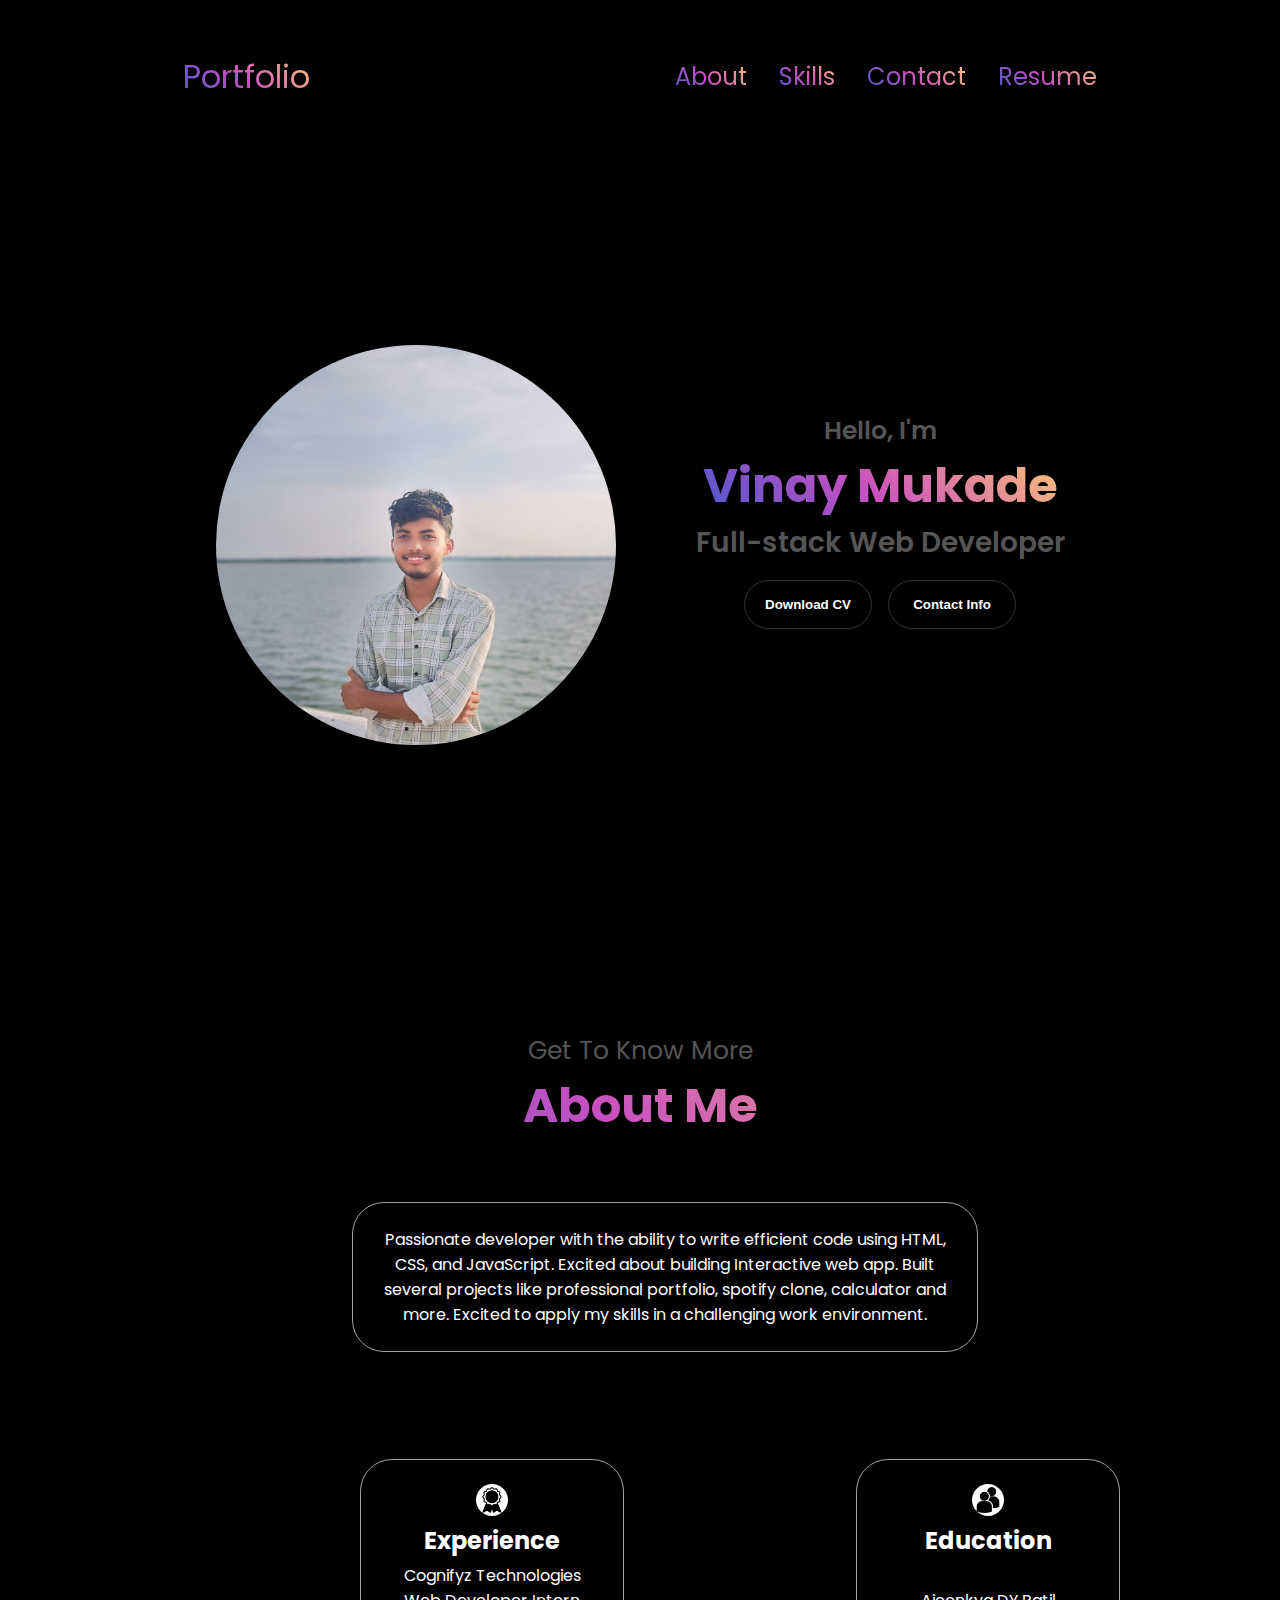
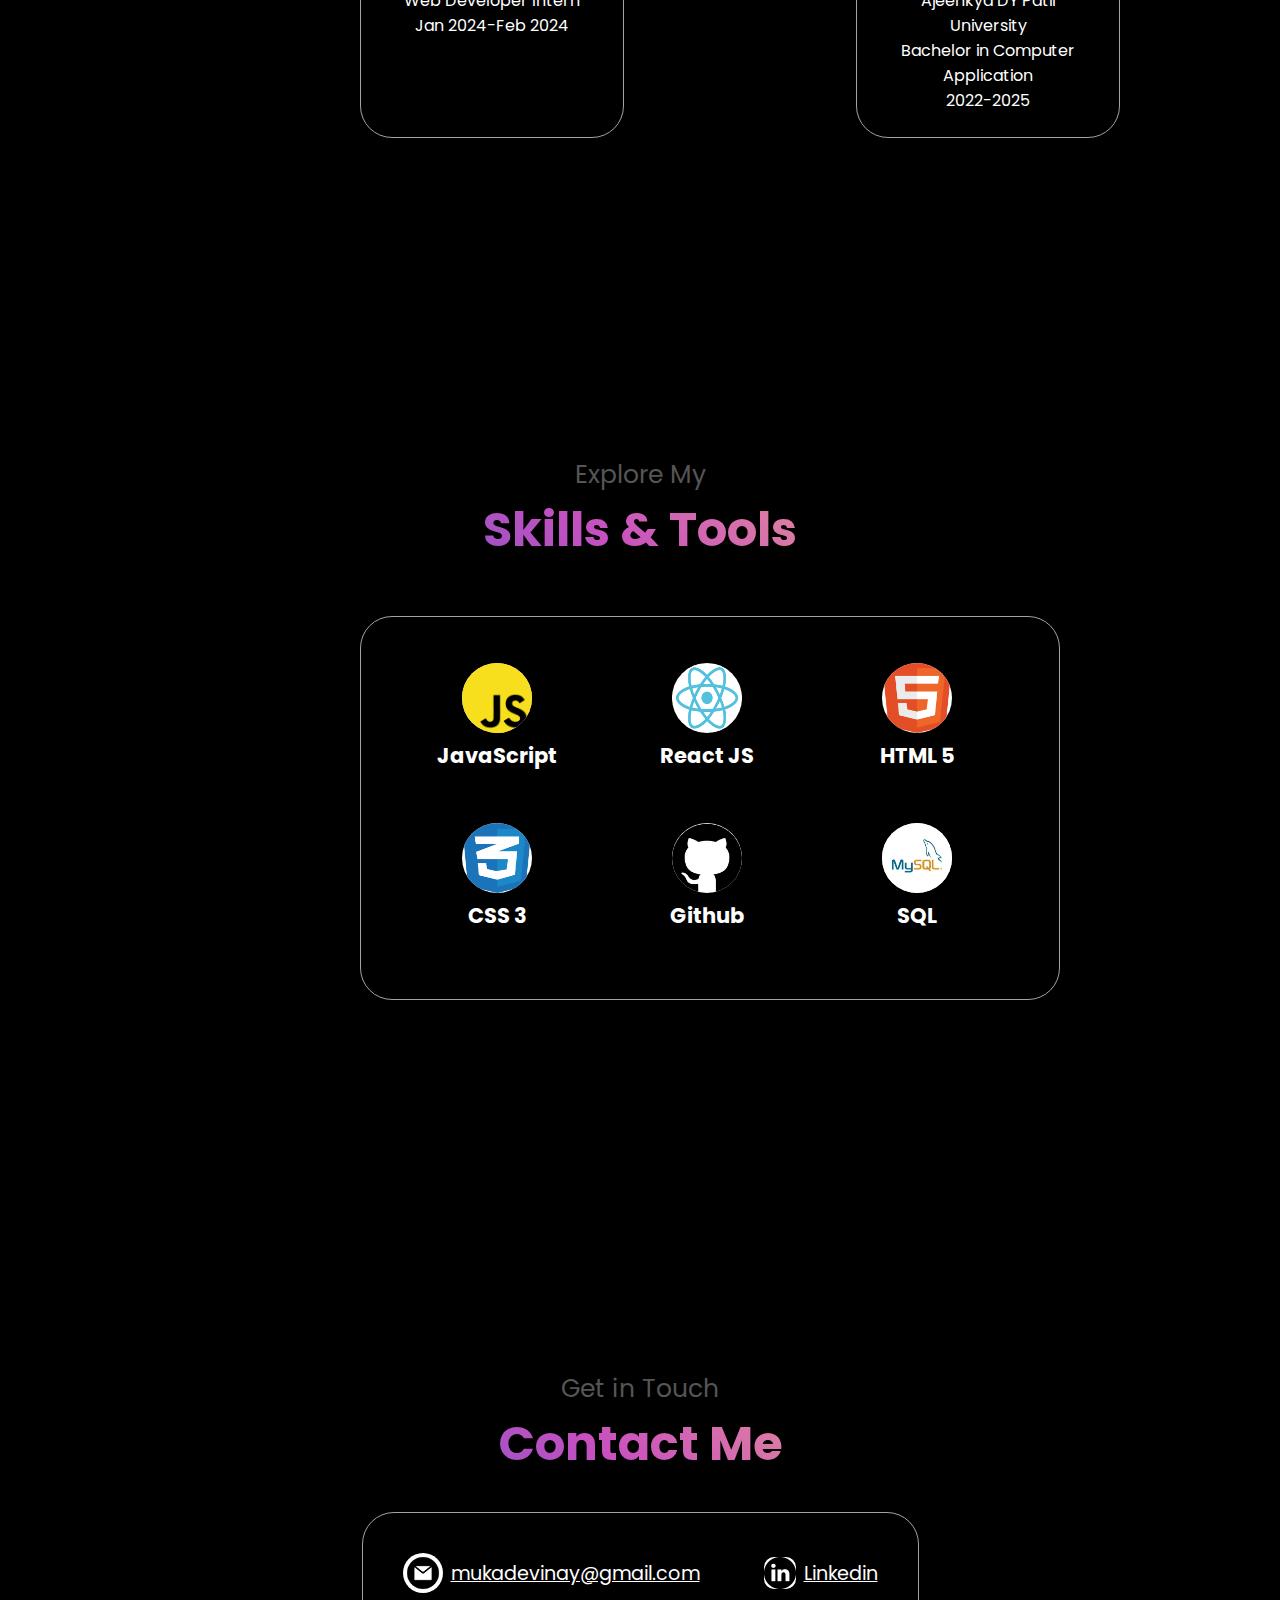
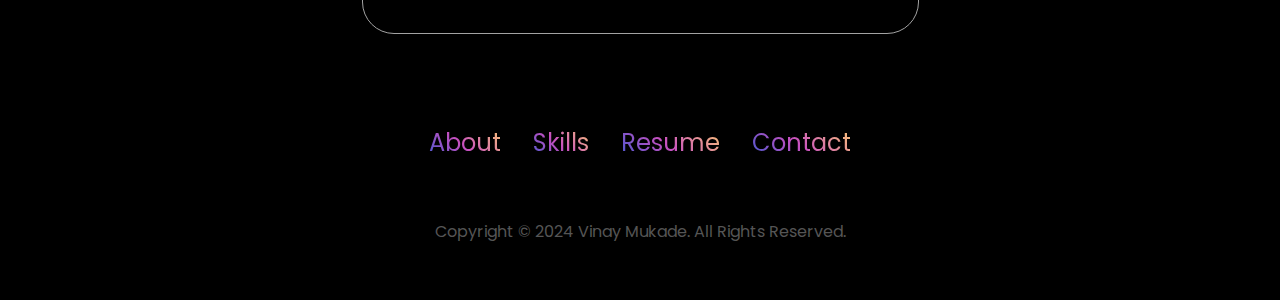
==== html-css-js-portfolio-tutorial-2-main/index.html @ df34e256 "initial Commit" ====
<!DOCTYPE html>
<html lang="en">
  <head>
    <meta charset="UTF-8" />
    <meta http-equiv="X-UA-Compatible" content="IE=edge" />
    <meta name="viewport" content="width=device-width, initial-scale=1.0" />
    <title>My Portfolio</title>
    <link rel="stylesheet" href="style.css" />
    <link rel="stylesheet" href="mediaqueries.css" />
  </head>
  <body>
    <nav id="desktop-nav">
      <div class="logo">Portfolio</div>
      <div>
        <ul class="nav-links">
          <li><a href="#about">About</a></li>
          <li><a href="#experience">Skills</a></li>
          <!-- <li><a href="#projects">Projects</a></li> -->
          <li><a href="#contact">Contact</a></li>
          <li><a href="./assets/resume.pdf">Resume</a></li>
        </ul>
      </div>
    </nav>
    <nav id="hamburger-nav">
      <div class="logo"></div>
      <div class="hamburger-menu">
        <div class="hamburger-icon" onclick="toggleMenu()">
          <span></span>
          <span></span>
          <span></span>
        </div>
        <div class="menu-links">
          <li><a href="#about" onclick="toggleMenu()">About</a></li>
          <li><a href="#experience" onclick="toggleMenu()">Experience</a></li>
          <li><a href="#projects" onclick="toggleMenu()">Projects</a></li>
          <li><a href="#contact" onclick="toggleMenu()">Contact</a></li>
        </div>
      </div>
    </nav>
    <section id="profile">
      <div class="section__pic-container">
        <img src="assets\IMG_20240622_102757_036.jpg" alt="John Doe profile picture" />
      </div>
      <div class="section__text">
        <p class="section__text__p1">Hello, I'm</p>
        <h1 class="title">Vinay Mukade</h1>
        <p class="section__text__p2">Full-stack Web Developer</p>
        <div class="btn-container">
          <button
            class="btn btn-color-2"
            onclick="window.open('./assets/resume.pdf')"
          >
            Download CV
          </button>
          <button class="btn btn-color-1" onclick="location.href='./#contact'">
            Contact Info
          </button>
        </div>
        <div id="socials-container">
          <img
            src="./assets/linkedin.png"
            alt="My LinkedIn profile"
            class="icon"
            onclick="location.href='https://www.linkedin.com/in/vinay-mukade/'"
          />
          <img
            src="./assets/github.png"
            alt="My Github profile"
            class="icon"
            onclick="location.href='https://github.com/VinayMukade'"
          />
        </div>
      </div>
    </section>
    <section id="about">
      <p class="section__text__p1">Get To Know More</p> 
      <h1 class="title">About Me</h1>
      <div class="section-container">
        <!-- <div class="section__pic-container">
           <img
            src="./assets/vinay.jpg"
            alt="Profile picture"
            class="about-pic"
          /> 
        </div> -->
        <div class="text-container">
          <p>
            Passionate developer with the ability to write efficient code
            using HTML, CSS, and JavaScript. Excited about building
            Interactive web app. Built several projects like professional
            portfolio, spotify clone, calculator and more. Excited to apply
            my skills in a challenging work environment.
          </p>
        </div>
        <div class="about-details-container">
          <div class="about-containers">
            <div class="details-container">
              <img
                src="./assets/experience.png"
                alt="Experience icon"
                class="icon"
              />
              <h2>Experience</h2>
              <p>Cognifyz Technologies<br />Web Developer Intern </br>Jan 2024-Feb 2024</p>
            </div>
            <div class="details-container">
              <img
                src="./assets/education.png"
                alt="Education icon"
                class="icon"
              />
              <h2>Education</h2>
              <p><br>Ajeenkya DY Patil University<br />Bachelor in Computer Application</br>2022-2025</p>
            </div>
          </div>
          <!-- <div class="text-container">
            <p>
              Passionate developer with the ability to write efficient code
              using HTML, CSS, and JavaScript. Excited about building
              Interactive web app. Built several projects like professional
              portfolio, spotify clone, calculator and more. Excited to apply
              my skills in a challenging work environment.
            </p>
          </div> -->
        </div>
      </div>
      <!-- <img
        src="./assets/arrow.png"
        alt="Arrow icon"
        class="icon arrow"
        onclick="location.href='./#experience'"
      /> -->
    </section>
    <section id="experience">
      <p class="section__text__p1">Explore My</p>
      <h1 class="title">Skills & Tools</h1>
      <div class="experience-details-container">
        <!-- <div class="about-containers"> -->
           <div class="skill-container">  
            <div class="skillcontainer">
              <div class="skill-box">
                  <div class="skill-title">
                      <div class="img">
                          <img src="./assets/javascript.png">
                      </div>
                      <h3>JavaScript</h3>
                  </div>
              </div>
              <div class="skill-box">
                  <div class="skill-title">
                      <div class="img">
                          <img src="./assets/react.png">
                      </div>
                      <h3>React JS</h3>
                  </div>
              </div>
              <div class="skill-box">
                  <div class="skill-title">
                      <div class="img">
                          <img src="./assets/html.png">
                      </div>
                      <h3>HTML 5</h3>
                  </div>
              </div>
              <div class="skill-box">
                  <div class="skill-title">
                      <div class="img">
                          <img src="assets/css.png">
                      </div>
                      <h3>CSS 3</h3>
                  </div>
              </div>
              <div class="skill-box">
                  <div class="skill-title">
                      <div class="img">
                          <img src="./assets/github.png">
                      </div>
                      <h3>Github</h3>
                  </div>
              </div>
              <div class="skill-box">
                  <div class="skill-title">
                      <div class="img">
                          <img src="./assets/sql.jpg">
                      </div>
                      <h3>SQL</h3>
                  </div>
              </div>
            <!-- <h2 class="experience-sub-title">Skills</h2> -->
            <!-- <div class="article-container">
              <article>
                <img
                  src=".\assets\html.png" 
                  alt="Experience icon"
                  class="icon"
                />
                <div>
                  <h3>HTML</h3>
                  <p>Experienced</p>
                </div>
              </article>
              <article>
                <img
                  src="./assets/css.png"
                  alt="Experience icon"
                  class="icon"
                />
                <div>
                  <h3>CSS</h3>
                  <p>Experienced</p>
                </div>
              </article>
              <article>
                <img
                  src="./assets/react.png"
                  alt="Experience icon"
                  class="icon"
                />
                <div>
                  <h3>ReactJS</h3>
                  <p>Basic</p>
                </div>
              </article>
              <article>
                <img
                  src="./assets/javascript.png"
                  alt="Experience icon"
                  class="icon"
                />
                <div>
                  <h3>JavaScript</h3>
                  <p>Intermediate</p>
                </div>
              </article>
                <article>
                <img
                  src="./assets/checkmark.png"
                  alt="Experience icon"
                  class="icon"
                />
                <div>
                  <h3>TypeScript</h3>
                  <p>Basic</p>
                </div>
              </article>  -->
               <!-- <article>
                <img
                  src="./assets/checkmark.png"
                  alt="Experience icon"
                  class="icon"
                />
                <div>
                  <h3>Material UI</h3>
                  <p>Intermediate</p>
                </div>
              </article>  -->
            <!-- </div>
          </div>
          <div class="details-container">
            <h2 class="experience-sub-title">Tools</h2>
            <div class="article-container">
              <article>
                <img
                  src="./assets/sql.jpg"
                  alt="Experience icon"
                  class="icon"
                />
                <div>
                  <h3>MySQL</h3>
                  <p>Experienced</p>
                </div>
              </article>
              <article> -->
                <!-- <img
                  src="./assets/github.png"
                  alt="Experience icon"
                  class="icon"
                />
                <div>
                  <h3>Git</h3>
                  <p>Intermediate</p>
                </div>
              </article> -->
               <!-- <article>
                <img
                  src="./assets/checkmark.png"
                  alt="Experience icon"
                  class="icon"
                />
                <div>
                  <h3>Express JS</h3>
                  <p>Intermediate</p>
                </div>
              </article>  -->
               <!-- <article>
                <img
                  src="./assets/checkmark.png"
                  alt="Experience icon"
                  class="icon"
                />
                <div>
                  <h3>Git</h3>
                  <p>Intermediate</p>
                </div>
              </article>  -->
            <!-- </div> 
          </div>
        </div>
      </div> -->
       <!-- <img
        src="./assets/arrow.png"
        alt="Arrow icon"
        class="icon arrow"
        onclick="location.href='./#projects'"
      />   -->
     </section>
     <!-- <section id="projects">
      <p class="section__text__p1">Browse My Recent</p>
      <h1 class="title">Projects</h1>
      <div class="experience-details-container">
        <div class="about-containers">
          <div class="details-container color-container">
            <div class="article-container">
              <img
                src="./assets/project-1.png"
                alt="Project 1"
                class="project-img"
              />
            </div>
            <h2 class="experience-sub-title project-title">Project One</h2>
            <div class="btn-container">
              <button
                class="btn btn-color-2 project-btn"
                onclick="location.href='https://github.com/'"
              >
                Github
              </button>
              <button
                class="btn btn-color-2 project-btn"
                onclick="location.href='https://github.com/'"
              >
                Live Demo
              </button>
            </div>
          </div>
          <div class="details-container color-container">
            <div class="article-container">
              <img
                src="./assets/project-2.png"
                alt="Project 2"
                class="project-img"
              />
            </div>
            <h2 class="experience-sub-title project-title">Project Two</h2>
            <div class="btn-container">
              <button
                class="btn btn-color-2 project-btn"
                onclick="location.href='https://github.com/'"
              >
                Github
              </button>
              <button
                class="btn btn-color-2 project-btn"
                onclick="location.href='https://github.com/'"
              >
                Live Demo
              </button>
            </div>
          </div>
          <div class="details-container color-container">
            <div class="article-container">
              <img
                src="./assets/project-3.png"
                alt="Project 3"
                class="project-img"
              />
            </div>
            <h2 class="experience-sub-title project-title">Project Three</h2>
            <div class="btn-container">
              <button
                class="btn btn-color-2 project-btn"
                onclick="location.href='https://github.com/'"
              >
                Github
              </button>
              <button
                class="btn btn-color-2 project-btn"
                onclick="location.href='https://github.com/'"
              >
                Live Demo
              </button>
            </div> -->
          <!-- </div>
        </div>
      </div>
      <img
        src="./assets/arrow.png"
        alt="Arrow icon"
        class="icon arrow"
        onclick="location.href='./#contact'"
      />
    </section>  -->
    <section id="contact">
      <p class="section__text__p1">Get in Touch</p>
      <h1 class="title">Contact Me</h1>
      <div class="contact-info-upper-container">
        <div class="contact-info-container">
          <img
            src="./assets/email.png"
            alt="Email icon"
            class="icon contact-icon email-icon"
          />
          <p><a href="mailto:test@gmail.com">mukadevinay@gmail.com</a></p>
        </div>
        <div class="contact-info-container">
          <img
            src="./assets/linkedin.png"
            alt="LinkedIn icon"
            class="icon contact-icon"
          />
          <p><a href="https://www.linkedin.com/in/vinay-mukade/">Linkedin</a></p>
        </div>
      </div>
    </section>
    <footer>
      <nav>
        <div class="nav-links-container">
          <ul class="nav-links">
            <li><a href="#about">About</a></li>
            <li><a href="#skills">Skills</a></li>
            <li><a href="./assets/resume.pdf">Resume</a></li> 
            <li><a href="#contact">Contact</a></li>
          </ul>
        </div>
      </nav>
      <p>Copyright &#169; 2024 Vinay Mukade. All Rights Reserved.</p>
    </footer>
    <script src="script.js"></script>
  </body>
</html>
---- html-css-js-portfolio-tutorial-2-main/style.css ----
/* GENERAL */

@import url("https://fonts.googleapis.com/css2?family=Poppins:wght@300;400;500;600&display=swap");

* {
  margin: 0;
  padding: 0;
  background-color: black;
  color: white;
  
}

body {
  font-family: "Poppins", sans-serif;
  
}

html {
  scroll-behavior: smooth;
  
}

p {
  color: rgb(85, 85, 85);
}

/* TRANSITION */

a,
.btn {
  transition: all 300ms ease;
}

/* DESKTOP NAV */

nav,
.nav-links {
  display: flex;
  
}

nav {
  justify-content: space-around;
  align-items: center;
  height: 17vh;
}

.nav-links {
  gap: 2rem;
  list-style: none;
  font-size: 1.5rem;
  
  
}

.nav-links a {
  /* color:rgb(205, 225, 226);
  text-decoration: none;
  text-decoration-color: white; */
  background-image: linear-gradient(43deg, #4158D0 0%,#C850C0 46%,#FFCC70 100%);
  -webkit-background-clip: text;
  color: transparent;
}

a:hover {
  color: grey;
  text-decoration: underline;
  text-underline-offset: 1rem;
  text-decoration-color: rgb(181, 181, 181);
}

.logo {
  font-size: 2rem;
  background-image: linear-gradient(43deg, #4158D0 0%,#C850C0 46%,#FFCC70 100%);
  -webkit-background-clip: text;
  color: transparent;
}

.logo:hover {
  cursor: default;
}

/* HAMBURGER MENU */

#hamburger-nav {
  display: none;
}

.hamburger-menu {
  position: relative;
  display: inline-block;
}

.hamburger-icon {
  display: flex;
  flex-direction: column;
  justify-content: space-between;
  height: 24px;
  width: 30px;
  cursor: pointer;
  background-color: white;
}

.hamburger-icon span {
  width: 100%;
  height: 2px;
  background-color: white;
  transition: all 0.3 ease-in-out;
}

.menu-links {
  position: absolute;
  top: 100%;
  right: 0;
  background-color:black;
  width: fit-content;
  max-height: 0;
  overflow: hidden;
  transition: all 0.3 ease-in-out;
}

.menu-links a {
  display: block;
  padding: 10px;
  text-align: center;
  font-size: 1.5rem;
  color: white; 
  text-decoration: none;
  transition: all 0.3 ease-in-out;
  
}

.menu-links li {
  list-style: none;
  
} 

.menu-links.open {
  max-height: 300px;
}

.hamburger-icon.open span:first-child {
  transform: rotate(45deg) translate(10px, 5px);
}

.hamburger-icon.open span:nth-child(2) {
  opacity: 0;
}

.hamburger-icon.open span:last-child {
  transform: rotate(-45deg) translate(10px, -5px);
}

.hamburger-icon span:first-child {
  transform: none;
}

.hamburger-icon span:first-child {
  opacity: 1;
}

.hamburger-icon span:first-child {
  transform: none;
}

/* SECTIONS */

section {
  padding-top: 4vh;
  height: 96vh;
  margin: 0 10rem;
  box-sizing: border-box;
  min-height: fit-content;
}

.section-container {
  display: flex;
}

/* PROFILE SECTION */

#profile {
  display: flex;
  justify-content: center;
  gap: 5rem;
  height: 80vh;
  
}

.section__pic-container {
  display: flex;
  height: 400px;
  width: 400px;
  margin: auto 0;
  
}
.section__pic-container img {
border-radius: 500px;
}

.section__text {
  align-self: center;
  text-align: center;
}

.section__text p {
  font-weight: 600;
}

.section__text__p1 {
  text-align: center;
  font-size: 25px;
  
}

.section__text__p2 {
  font-size: 1.75rem;
  margin-bottom: 1rem;
}

.title {
  font-size: 3rem;
  text-align: center;
  background-image: linear-gradient(43deg, #4158D0 0%,#C850C0 46%,#FFCC70 100%);
  -webkit-background-clip: text;
  color: transparent;
}

#socials-container {
  display: flex;
  justify-content: center;
  margin-top: 1rem;
  gap: 1rem;
}

/* ICONS */

.icon {
  cursor: pointer;
  height: 2rem;
}

/* BUTTONS */

.btn-container {
  display: flex;
  justify-content: center;
  gap: 1rem;
}

.btn {
  font-weight: 600;
  transition: all 300ms ease;
  padding: 1rem;
  width: 8rem;
  border-radius: 2rem;
}

.btn-color-1,
.btn-color-2 {
  border: rgb(53, 53, 53) 0.1rem solid;
}

.btn-color-1:hover,
.btn-color-2:hover {
  cursor: pointer;
}

.btn-color-1,
.btn-color-2:hover {
   background: black; 
  color: white;
}

.btn-color-1:hover {
  background: rgb(0, 0, 0);
}

.btn-color-2 {
  background: none;
}

.btn-color-2:hover {
  border: rgb(255, 255, 255) 0.1rem solid;
}

.btn-container {
  gap: 1rem;
}

/* ABOUT SECTION */

#about {
  position: relative;
  margin-top: 50px;
}
.text-container {
  padding: 1.5rem; 
  flex: 1;
  background: black;
  border-radius: 2rem;
  border: rgb(53, 53, 53) 0.1rem solid;
  border-color: rgb(163, 163, 163);
  text-align: center;
  color: white;width: 10px;
  margin: auto;
  width: 60%;
  position: absolute;
  left: 20%;
  margin-top: 60px; 
}
.about-containers {
  gap: 2rem;
  margin-bottom: 2rem;
  margin-top: 2rem;
}

.about-details-container {
  justify-content: center;
  flex-direction: column;
}

.about-containers,
.about-details-container {
  display: flex;
}

.about-pic {
  border-radius: 2rem;
}

.arrow {
  position: absolute;
  right: -5rem;
  bottom: 2.5rem;
  /* background-color: white;
  border-radius: 50px; */
} 

.details-container {
    padding: 1.5rem;  
   flex: 1; 
  background: black;
  border-radius: 2rem;
  border: rgb(53, 53, 53) 0.1rem solid;
  border-color: rgb(163, 163, 163);
  text-align: center;
  color: white;
  margin-top: 250px;  
   margin-left: 200px;
   gap: 10px;
   border-spacing: 20px;
   /* width: 700px; */
  }
.details-container p {
  color: white;
  padding-top: 5px;
}
.details-container img {
  background-color: white;
  border-radius: 50px;
}
.text-container p {
  color: white;
}
.section-container {
  gap: 4rem;
  height: 80%;
}

.section__pic-container {
  height: 400px;
  width: 400px;
  margin: auto 0;
}

/* EXPERIENCE SECTION */

#experience {
  position: relative;
  margin-top: 10rem; 
 
}

/* .experience-sub-title {
  color: white;
  font-weight: 600;
  font-size: 1.75rem;
 
} */

.experience-details-container {
  display: flex;
  justify-content: center;
  flex-direction: column;
}

/* .article-container {
  display: flex;
  text-align: initial;
  flex-wrap: wrap;
  flex-direction: row;
  gap: 2.5rem; 
  justify-content: space-around;
  margin-top: 50px;
} */

/* article {
  display: flex;
  width: 10rem;
  justify-content: space-around;
  gap: 0.5rem;
  
} */

/* article .icon {
  cursor: default;
  background-color: white;
  border-radius: 50px;
  width: 50px;
  height: 50px;
  object-fit: cover;
  

} */
.skill-container {
   padding: 1.5rem;  
  /* flex: 1;   */
 background: black;
 border-radius: 2rem;
 border: rgb(53, 53, 53) 0.1rem solid;
 border-color: rgb(163, 163, 163);
 text-align: center;
 color: white;
 margin-top: 50px;  
  margin-left: 200px;
  /* gap: 10px; */
  border-spacing: 20px;
  width: 650px;
}
.skillcontainer {
  padding: 12px;
  font-size: 30px;
   display: grid; 
   grid-gap: 10px;
  grid-template-columns:200px 200px 200px;
  grid-auto-rows: 150px;
}
/* .skill-box {
  padding: 10px;
}  */
 .skill-title {
  display: flex;
   flex-direction: column;
  align-items: center; 
  padding: 10px;
  font-size: 18px;
  font-weight: bold;
  
} 
.skill-box img {
  height: 70px;
  width: 70px;
  background-color: white;
  border-radius: 50px;
}

/* PROJECTS SECTION */

/* #projects {
  position: relative;
}

.color-container {
  border-color: rgb(163, 163, 163);
  background: rgb(250, 250, 250);
}

.project-img {
  border-radius: 2rem;
  width: 90%;
  height: 90%;
}

.project-title {
  margin: 1rem;
  color: black;
}

.project-btn {
  color: black;
  border-color: rgb(163, 163, 163);
} */

/* CONTACT */

#contact {
  display: flex;
  justify-content: center;
  flex-direction: column;
  height: 70vh;
  margin-top: 50px;
}

.contact-info-upper-container {
  display: flex;
  justify-content: center;
  border-radius: 2rem;
  border: rgb(53, 53, 53) 0.1rem solid;
  border-color: rgb(163, 163, 163);
  background: (250, 250, 250);
  margin: 2rem auto;
  padding: 0.5rem;
}

.contact-info-container {
  display: flex;
  align-items: center;
  justify-content: center;
  gap: 0.5rem;
  margin: 2rem;
 
}

.contact-info-container p {
  font-size: larger;
}

.contact-icon {
  cursor: default;
  background-color: white;
  border-radius: 10px;
}

.email-icon {
  height: 2.5rem;
  background-color:white;
  border-radius: 50px;

}


/* FOOTER SECTION */

footer {
  height: 26vh;
  margin: 0 1rem;
  
}

footer p {
  text-align: center;
}
---- html-css-js-portfolio-tutorial-2-main/mediaqueries.css ----
@media screen and (max-width: 1400px) {
  #profile {
    height: 83vh;
    margin-bottom: 6rem;
  }
  .about-containers {
    flex-wrap: wrap;
  }
  #contact,
  #projects {
    height: fit-content;
  }
}

@media screen and (max-width: 1200px) {
  #desktop-nav {
    display: none;
  }
  #hamburger-nav {
    display: flex;
  }
  #experience,
  .experience-details-container {
    margin-top: 2rem;
  }
  #profile,
  .section-container {
    display: block;
  }
  .arrow {
    display: none;
  }
  section,
  .section-container {
    height: fit-content;
  }
  section {
    margin: 0 5%;
  }
  .section__pic-container {
    width: 275px;
    height: 275px;
    margin: 0 auto 2rem;
  }
  .about-containers {
    margin-top: 0;
  }
}

@media screen and (max-width: 600px) {
  #contact,
  footer {
    height: 40vh;
  }
  #profile {
    height: 83vh;
    margin-bottom: 0;
  }
  article {
    font-size: 1rem;
  }
  footer nav {
    height: fit-content;
    margin-bottom: 2rem;
  }
  .about-containers,
  .contact-info-upper-container,
  .btn-container {
    flex-wrap: wrap;
  }
  .contact-info-container {
    margin: 0;
  }
  .contact-info-container p,
  .nav-links li a {
    font-size: 1rem;
  }
  .experience-sub-title {
    font-size: 1.25rem;
  }
  .logo {
    font-size: 1.5rem;
  }
  .nav-links {
    flex-direction: column;
    gap: 0.5rem;
    text-align: center;
  }
  .section__pic-container {
    width: auto;
    height: 46vw;
    justify-content: center;
  }
  .section__text__p2 {
    font-size: 1.25rem;
  }
  .title {
    font-size: 2rem;
  }
  .text-container {
    text-align: justify;
  }
}
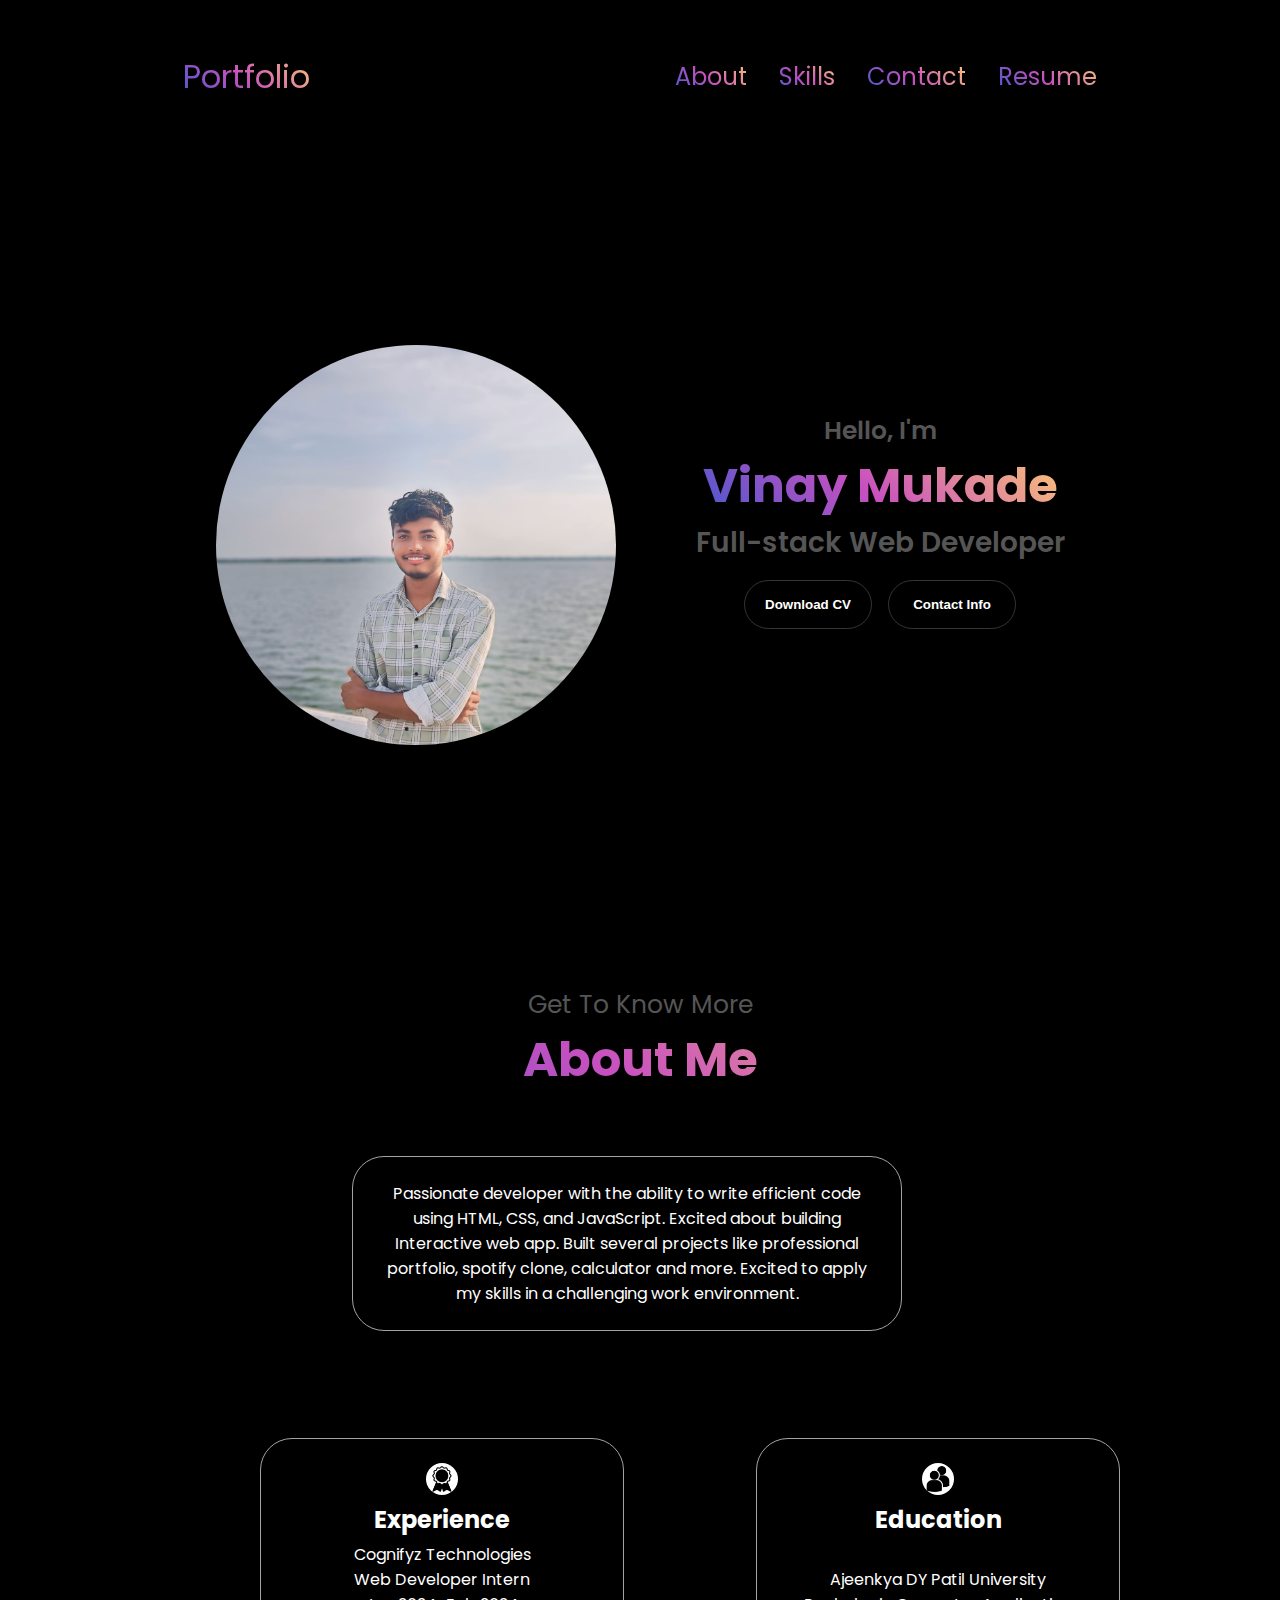
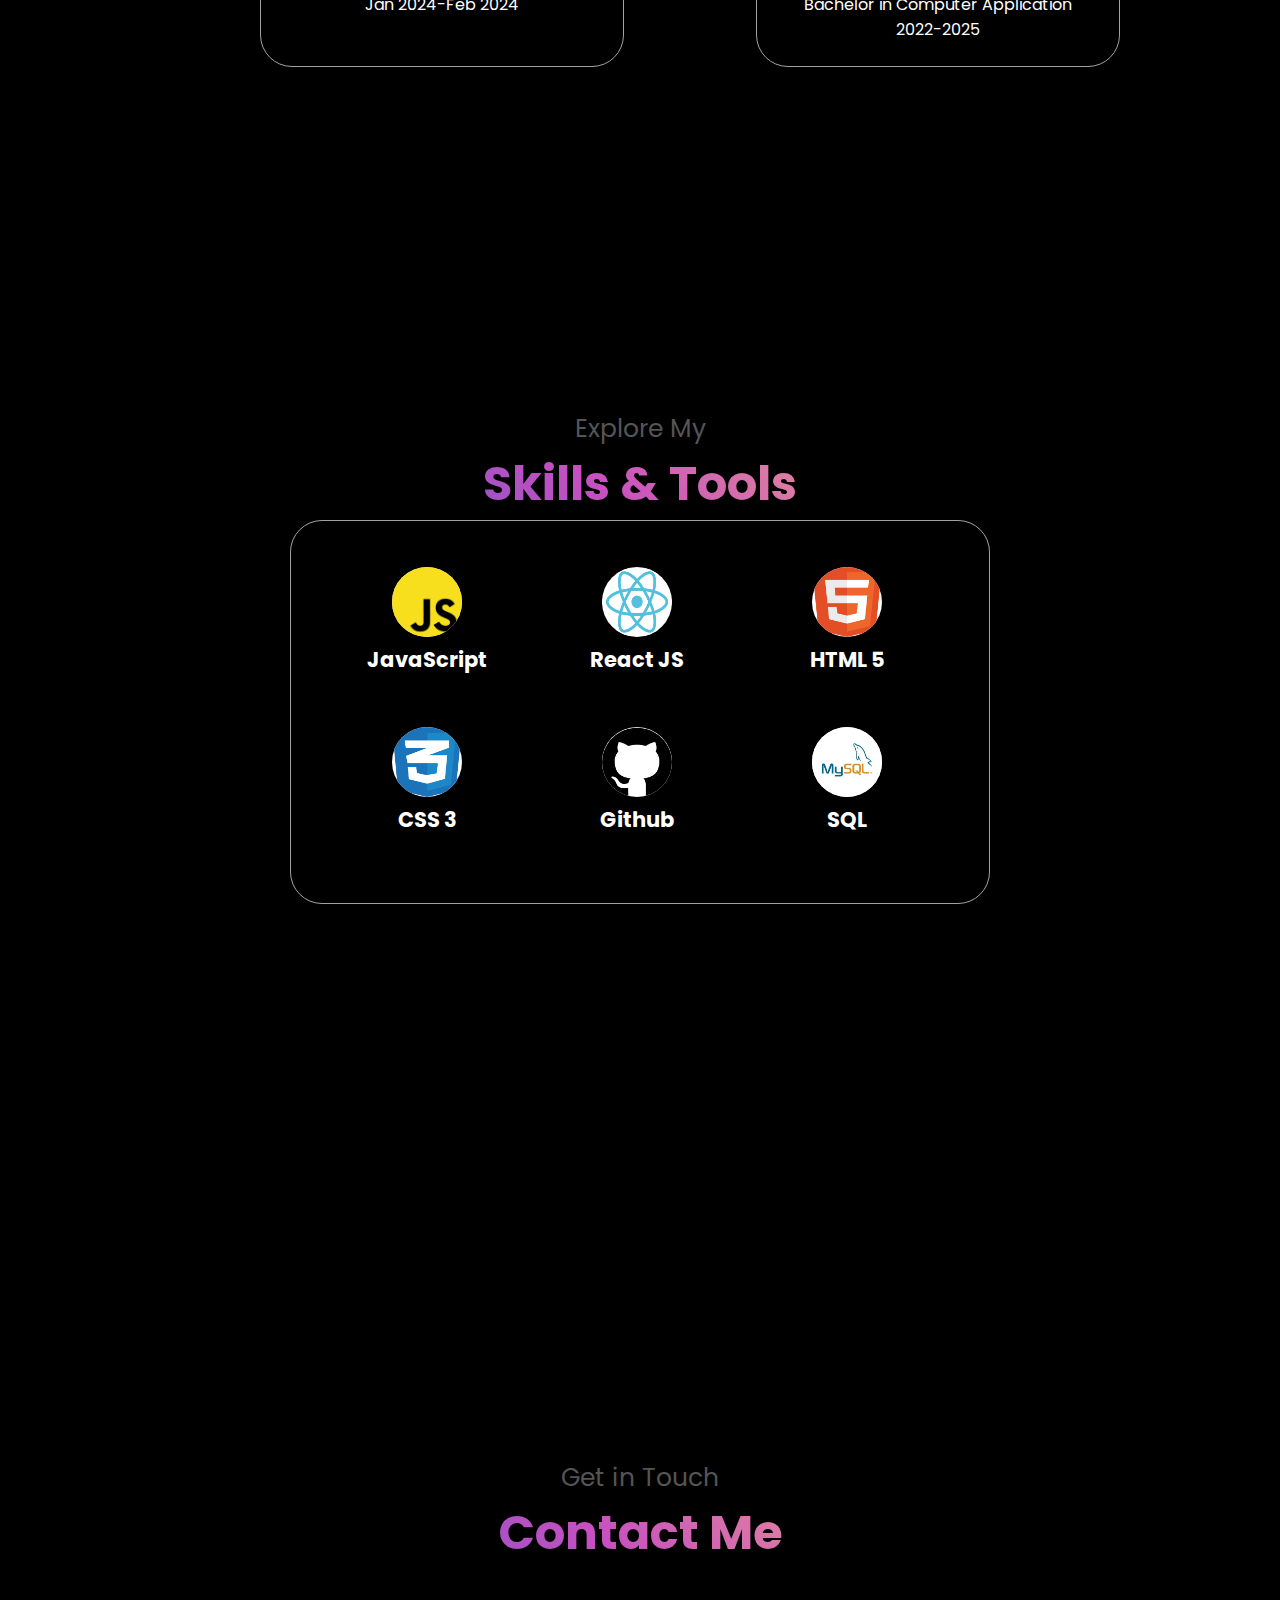
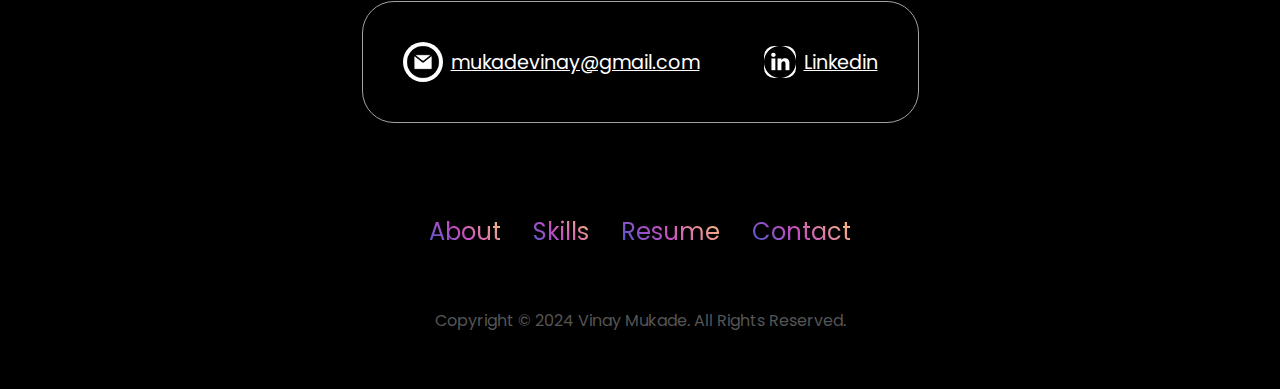
==== commit fb7170fa: "files added" ====
--- a/html-css-js-portfolio-tutorial-2-main/index.html
+++ b/html-css-js-portfolio-tutorial-2-main/index.html
@@ -15,7 +15,7 @@
         <ul class="nav-links">
           <li><a href="#about">About</a></li>
           <li><a href="#experience">Skills</a></li>
-          <!-- <li><a href="#projects">Projects</a></li> -->
+          <!-- <li><a href="#projects">Projects</a></li>  -->
           <li><a href="#contact">Contact</a></li>
           <li><a href="./assets/resume.pdf">Resume</a></li>
         </ul>
@@ -31,8 +31,8 @@
         </div>
         <div class="menu-links">
           <li><a href="#about" onclick="toggleMenu()">About</a></li>
-          <li><a href="#experience" onclick="toggleMenu()">Experience</a></li>
-          <li><a href="#projects" onclick="toggleMenu()">Projects</a></li>
+          <li><a href="#experience" onclick="toggleMenu()">Skills</a></li>
+          <!-- <li><a href="#projects" onclick="toggleMenu()">Projects</a></li> -->
           <li><a href="#contact" onclick="toggleMenu()">Contact</a></li>
         </div>
       </div>
@@ -314,12 +314,12 @@
         onclick="location.href='./#projects'"
       />   -->
      </section>
-     <!-- <section id="projects">
+      <!-- <section id="projects">
       <p class="section__text__p1">Browse My Recent</p>
       <h1 class="title">Projects</h1>
-      <div class="experience-details-container">
-        <div class="about-containers">
-          <div class="details-container color-container">
+      <div class="projects-details-container">
+        <div class="project-containers">
+          <div class="container color-container">
             <div class="article-container">
               <img
                 src="./assets/project-1.png"
@@ -343,7 +343,7 @@
               </button>
             </div>
           </div>
-          <div class="details-container color-container">
+          <div class="container color-container">
             <div class="article-container">
               <img
                 src="./assets/project-2.png"
@@ -367,15 +367,15 @@
               </button>
             </div>
           </div>
-          <div class="details-container color-container">
+           <div class="details-container color-container">
             <div class="article-container">
               <img
                 src="./assets/project-3.png"
                 alt="Project 3"
                 class="project-img"
-              />
-            </div>
-            <h2 class="experience-sub-title project-title">Project Three</h2>
+              /> -->
+            <!-- </div>  -->
+            <!-- <h2 class="experience-sub-title project-title">Project Three</h2>
             <div class="btn-container">
               <button
                 class="btn btn-color-2 project-btn"
@@ -384,12 +384,12 @@
                 Github
               </button>
               <button
-                class="btn btn-color-2 project-btn"
-                onclick="location.href='https://github.com/'"
+                class="btn btn-color-2 project-btn" -->
+                <!-- onclick="location.href='https://github.com/'"
               >
                 Live Demo
               </button>
-            </div> -->
+            </div> --> 
           <!-- </div>
         </div>
       </div>
@@ -397,9 +397,9 @@
         src="./assets/arrow.png"
         alt="Arrow icon"
         class="icon arrow"
-        onclick="location.href='./#contact'"
-      />
-    </section>  -->
+        onclick="location.href='./#contact'" -->
+      
+    <!-- </section>   -->
     <section id="contact">
       <p class="section__text__p1">Get in Touch</p>
       <h1 class="title">Contact Me</h1>
@@ -427,7 +427,8 @@
         <div class="nav-links-container">
           <ul class="nav-links">
             <li><a href="#about">About</a></li>
-            <li><a href="#skills">Skills</a></li>
+            <li><a href="#experience">Skills</a></li>
+            <!-- <li><a href="#projects">Projects</a></li> -->
             <li><a href="./assets/resume.pdf">Resume</a></li> 
             <li><a href="#contact">Contact</a></li>
           </ul>
--- a/html-css-js-portfolio-tutorial-2-main/style.css
+++ b/html-css-js-portfolio-tutorial-2-main/style.css
@@ -98,7 +98,7 @@
   height: 24px;
   width: 30px;
   cursor: pointer;
-  background-color: white;
+  background-color:black;
 }
 
 .hamburger-icon span {
@@ -124,9 +124,12 @@
   padding: 10px;
   text-align: center;
   font-size: 1.5rem;
-  color: white; 
+  /* color: white;  */
   text-decoration: none;
   transition: all 0.3 ease-in-out;
+  background-image: linear-gradient(43deg, #4158D0 0%,#C850C0 46%,#FFCC70 100%);
+  -webkit-background-clip: text;
+  color: transparent;
   
 }
 
@@ -304,16 +307,16 @@
   text-align: center;
   color: white;width: 10px;
   margin: auto;
-  width: 60%;
+  width: 500px;
   position: absolute;
-  left: 20%;
-  margin-top: 60px; 
+   left: 20%;
+  margin-top: 60px;   
 }
 .about-containers {
   gap: 2rem;
   margin-bottom: 2rem;
   margin-top: 2rem;
-}
+} 
 
 .about-details-container {
   justify-content: center;
@@ -347,10 +350,10 @@
   text-align: center;
   color: white;
   margin-top: 250px;  
-   margin-left: 200px;
-   gap: 10px;
+    margin-left: 100px; 
+   /* gap: 10px; */
    border-spacing: 20px;
-   /* width: 700px; */
+    width: 700px; 
   }
 .details-container p {
   color: white;
@@ -374,11 +377,12 @@
   margin: auto 0;
 }
 
-/* EXPERIENCE SECTION */
+/* skill SECTION */
 
 #experience {
   position: relative;
   margin-top: 10rem; 
+  
  
 }
 
@@ -392,10 +396,10 @@
 .experience-details-container {
   display: flex;
   justify-content: center;
-  flex-direction: column;
-}
-
-/* .article-container {
+  flex-direction: column; 
+}
+
+.article-container {
   display: flex;
   text-align: initial;
   flex-wrap: wrap;
@@ -403,7 +407,7 @@
   gap: 2.5rem; 
   justify-content: space-around;
   margin-top: 50px;
-} */
+} 
 
 /* article {
   display: flex;
@@ -413,7 +417,7 @@
   
 } */
 
-/* article .icon {
+ /* article .icon {
   cursor: default;
   background-color: white;
   border-radius: 50px;
@@ -422,7 +426,7 @@
   object-fit: cover;
   
 
-} */
+}  */
 .skill-container {
    padding: 1.5rem;  
   /* flex: 1;   */
@@ -432,11 +436,13 @@
  border-color: rgb(163, 163, 163);
  text-align: center;
  color: white;
- margin-top: 50px;  
-  margin-left: 200px;
+ margin-top: 100px;  
+  /* margin-left: 200px; */
   /* gap: 10px; */
   border-spacing: 20px;
+  /* width: 650px; */
   width: 650px;
+  margin: auto;
 }
 .skillcontainer {
   padding: 12px;
@@ -467,13 +473,35 @@
 
 /* PROJECTS SECTION */
 
-/* #projects {
+ #projects {
   position: relative;
 }
-
+.projects-details-container {
+   padding: 1.5rem;   
+    flex: 1;  
+  background: black;
+  border-radius: 2rem;
+  border: rgb(53, 53, 53) 0.1rem solid;
+  border-color: rgb(163, 163, 163);
+  text-align: center;
+  color: white;
+  /* margin-top: 250px;  
+   margin-left: 200px; */
+   /* gap: 10px; */
+   border-spacing: 20px;
+   width: 500px;
+   margin: auto;
+}
+.container {
+  height: 600px;
+  width: 500px;
+  padding:0;
+    margin: auto; 
+} 
 .color-container {
   border-color: rgb(163, 163, 163);
-  background: rgb(250, 250, 250);
+  background: black;
+  color: white;
 }
 
 .project-img {
@@ -484,13 +512,16 @@
 
 .project-title {
   margin: 1rem;
-  color: black;
+  color:white;
+  
 }
 
 .project-btn {
-  color: black;
+  color:black;
   border-color: rgb(163, 163, 163);
-} */
+  background-color: grey;
+  font-weight: bold;
+} 
 
 /* CONTACT */
 
@@ -499,7 +530,7 @@
   justify-content: center;
   flex-direction: column;
   height: 70vh;
-  margin-top: 50px;
+  margin-top: 185px;
 }
 
 .contact-info-upper-container {
--- a/html-css-js-portfolio-tutorial-2-main/mediaqueries.css
+++ b/html-css-js-portfolio-tutorial-2-main/mediaqueries.css
@@ -1,7 +1,7 @@
 @media screen and (max-width: 1400px) {
   #profile {
     height: 83vh;
-    margin-bottom: 6rem;
+    margin-bottom: 1rem;
   }
   .about-containers {
     flex-wrap: wrap;
@@ -27,9 +27,9 @@
   .section-container {
     display: block;
   }
-  .arrow {
+  /* .arrow {
     display: none;
-  }
+  } */
   section,
   .section-container {
     height: fit-content;
